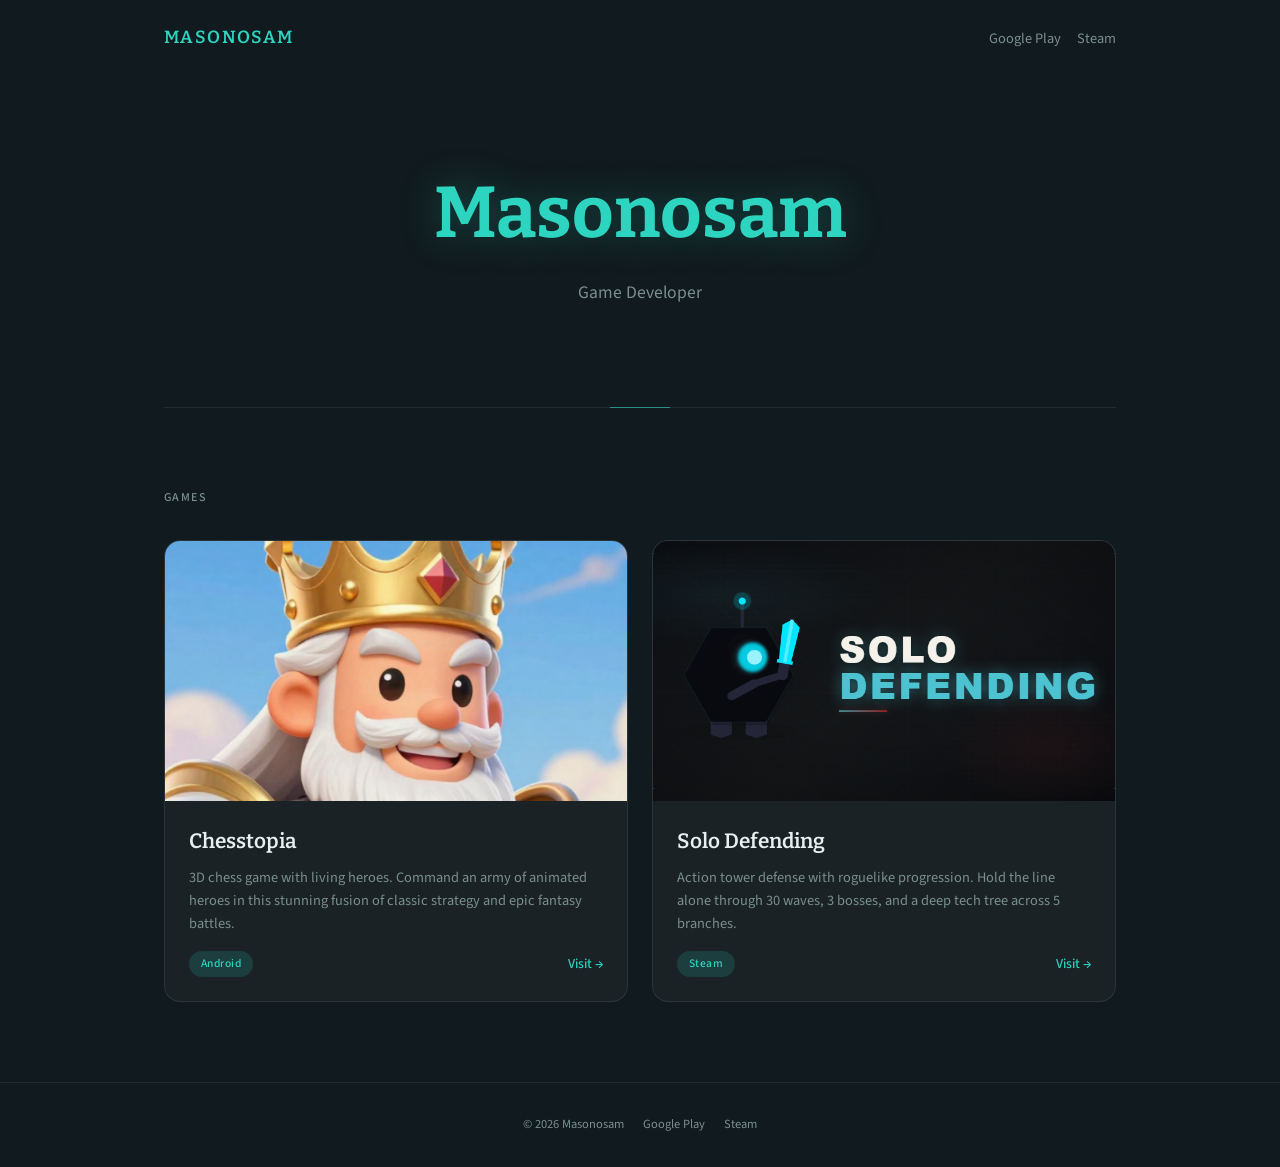
==== index.html @ fd74cd79 "init" ====
<!DOCTYPE html>
<html lang="en">
<head>
  <meta charset="UTF-8">
  <meta name="viewport" content="width=device-width, initial-scale=1.0">
  <title>Masonosam — Game Developer</title>
  <link rel="preconnect" href="https://fonts.googleapis.com">
  <link rel="preconnect" href="https://fonts.gstatic.com" crossorigin>
  <link href="https://fonts.googleapis.com/css2?family=Bitter:wght@600;700&family=Source+Sans+3:wght@400;500;600&display=swap" rel="stylesheet">
  <link rel="stylesheet" href="style.css">
</head>
<body>

  <header class="header">
    <div class="container">
      <div class="brand">MASONOSAM</div>
      <nav class="header-links">
        <a href="https://play.google.com/store/apps/developer?id=Masonosam" target="_blank" rel="noopener">Google Play</a>
        <a href="https://store.steampowered.com/search/?developer=Masonosam" target="_blank" rel="noopener">Steam</a>
      </nav>
    </div>
  </header>

  <section class="hero">
    <div class="container">
      <h1 class="hero-name">Masonosam</h1>
      <p class="hero-subtitle">Game Developer</p>
    </div>
  </section>

  <div class="divider">
    <div class="container">
      <hr>
    </div>
  </div>

  <section class="games-section">
    <div class="container">
      <p class="section-label">Games</p>
      <div class="games-grid">

        <article class="game-card" style="--i:0">
          <div class="card-image">
            <img src="./chesstopia/assets/icon.png" alt="Chesstopia">
          </div>
          <div class="card-body">
            <h3 class="card-title">Chesstopia</h3>
            <p class="card-desc">3D chess game with living heroes. Command an army of animated heroes in this stunning fusion of classic strategy and epic fantasy battles.</p>
            <div class="card-footer">
              <span class="badge">Android</span>
              <a class="card-link" href="./chesstopia/">Visit &rarr;</a>
            </div>
          </div>
        </article>

        <article class="game-card" style="--i:1">
          <div class="card-image">
            <img src="./solodefending/assets/header_capsule.png" alt="Solo Defending">
          </div>
          <div class="card-body">
            <h3 class="card-title">Solo Defending</h3>
            <p class="card-desc">Action tower defense with roguelike progression. Hold the line alone through 30 waves, 3 bosses, and a deep tech tree across 5 branches.</p>
            <div class="card-footer">
              <span class="badge">Steam</span>
              <a class="card-link" href="https://store.steampowered.com/app/4650780/Solo_Defending" target="_blank" rel="noopener">Visit &rarr;</a>
            </div>
          </div>
        </article>

      </div>
    </div>
  </section>

  <footer class="footer">
    <div class="container">
      <p>&copy; 2026 Masonosam
        <a class="footer-links" href="https://play.google.com/store/apps/developer?id=Masonosam" target="_blank" rel="noopener">Google Play</a>
        <a class="footer-links" href="https://store.steampowered.com/search/?developer=Masonosam" target="_blank" rel="noopener">Steam</a>
      </p>
    </div>
  </footer>

</body>
</html>
---- style.css ----
/* ========================================
   Teal Midnight — Masonosam Developer Page
   Deep teal-black + teal accent
   Bitter (display) + Source Sans 3 (body)
   ======================================== */

:root {
  --bg: #111a1e;
  --surface: rgba(255, 255, 255, 0.04);
  --surface-hover: rgba(255, 255, 255, 0.07);
  --border: rgba(255, 255, 255, 0.08);
  --border-accent: rgba(45, 212, 191, 0.4);
  --accent: #2dd4bf;
  --accent-soft: rgba(45, 212, 191, 0.15);
  --text: #e8f0ef;
  --text-muted: #7a8f8c;
  --font-display: 'Bitter', serif;
  --font-body: 'Source Sans 3', sans-serif;
  --radius: 16px;
}

*,
*::before,
*::after {
  margin: 0;
  padding: 0;
  box-sizing: border-box;
}

body {
  font-family: var(--font-body);
  background: var(--bg);
  color: var(--text);
  line-height: 1.6;
  -webkit-font-smoothing: antialiased;
  -moz-osx-font-smoothing: grayscale;
}

a {
  color: inherit;
  text-decoration: none;
}

img {
  display: block;
  max-width: 100%;
}

.container {
  max-width: 1000px;
  margin: 0 auto;
  padding: 0 24px;
}

/* Header */

.header {
  padding: 24px 0;
}

.header .container {
  display: flex;
  flex-direction: row;
  justify-content: space-between;
  align-items: center;
}

.brand {
  font-family: var(--font-display);
  font-weight: 600;
  font-size: 1.1rem;
  letter-spacing: 0.08em;
  text-transform: uppercase;
  color: var(--accent);
}

.header-links {
  display: flex;
  flex-direction: row;
  gap: 16px;
}

.header-links a {
  color: var(--text-muted);
  font-size: 0.9rem;
  transition: color 0.2s;
}

.header-links a:hover {
  color: var(--text);
  text-decoration: underline;
}

/* Hero */

.hero {
  padding: 80px 0 60px;
  text-align: center;
}

.hero-name {
  font-family: var(--font-display);
  font-weight: 700;
  font-size: clamp(2.5rem, 6vw, 4.5rem);
  color: var(--accent);
  text-shadow: 0 0 40px rgba(45, 212, 191, 0.3);
  animation: fadeIn 0.6s ease-out both;
}

.hero-subtitle {
  font-family: var(--font-body);
  font-weight: 400;
  font-size: 1.1rem;
  color: var(--text-muted);
  margin-top: 8px;
  animation: fadeIn 0.6s 0.1s ease-out both;
}

/* Divider */

.divider hr {
  border: none;
  height: 1px;
  background: var(--border);
  margin: 40px 0;
  position: relative;
}

.divider hr::after {
  content: '';
  position: absolute;
  top: 0;
  left: 50%;
  transform: translateX(-50%);
  width: 60px;
  height: 1px;
  background: var(--accent);
  opacity: 0.6;
}

/* Games Section */

.games-section {
  padding: 40px 0 80px;
}

.section-label {
  font-family: var(--font-body);
  font-weight: 500;
  font-size: 0.75rem;
  text-transform: uppercase;
  letter-spacing: 0.12em;
  color: var(--text-muted);
  margin-bottom: 32px;
}

/* Games Grid */

.games-grid {
  display: grid;
  grid-template-columns: repeat(2, 1fr);
  gap: 24px;
}

/* Game Card */

.game-card {
  display: flex;
  flex-direction: column;
  background: var(--surface);
  border: 1px solid var(--border);
  border-radius: var(--radius);
  overflow: hidden;
  transition: transform 0.3s, box-shadow 0.3s, border-color 0.3s;
  animation: fadeIn 0.5s ease-out both;
  animation-delay: calc(var(--i) * 0.1s);
}

.game-card:hover {
  transform: translateY(-4px);
  box-shadow: 0 12px 40px rgba(0, 0, 0, 0.3);
  border-color: var(--border-accent);
}

.card-image {
  aspect-ratio: 16 / 9;
  overflow: hidden;
}

.card-image img {
  width: 100%;
  height: 100%;
  object-fit: cover;
  transition: transform 0.4s;
}

.game-card:hover .card-image img {
  transform: scale(1.05);
}

.card-body {
  display: flex;
  flex-direction: column;
  flex: 1;
  padding: 24px;
}

.card-title {
  font-family: var(--font-display);
  font-weight: 600;
  font-size: 1.3rem;
  color: var(--text);
  margin-bottom: 8px;
}

.card-desc {
  font-family: var(--font-body);
  font-weight: 400;
  font-size: 0.9rem;
  color: var(--text-muted);
  line-height: 1.6;
  margin-bottom: 16px;
  flex: 1;
}

.card-footer {
  display: flex;
  justify-content: space-between;
  align-items: center;
}

.badge {
  display: inline-block;
  padding: 4px 12px;
  border-radius: 999px;
  font-size: 0.72rem;
  font-weight: 500;
  letter-spacing: 0.04em;
  background: var(--accent-soft);
  color: var(--accent);
}

.card-link {
  font-family: var(--font-body);
  font-weight: 500;
  font-size: 0.85rem;
  color: var(--accent);
  text-decoration: none;
  transition: opacity 0.2s;
}

.card-link:hover {
  opacity: 0.8;
}

/* Footer */

.footer {
  padding: 32px 0;
  border-top: 1px solid var(--border);
  text-align: center;
}

.footer p {
  font-size: 0.78rem;
  color: var(--text-muted);
}

.footer-links {
  color: var(--text-muted);
  margin-left: 16px;
  text-decoration: none;
}

.footer-links:hover {
  color: var(--text);
}

/* Animations */

@keyframes fadeIn {
  from {
    opacity: 0;
    transform: translateY(16px);
  }
  to {
    opacity: 1;
    transform: translateY(0);
  }
}

/* Responsive */

@media (max-width: 768px) {
  .header .container {
    flex-direction: column;
    gap: 12px;
  }

  .hero-name {
    font-size: 2.2rem;
  }

  .games-grid {
    grid-template-columns: 1fr;
  }
}
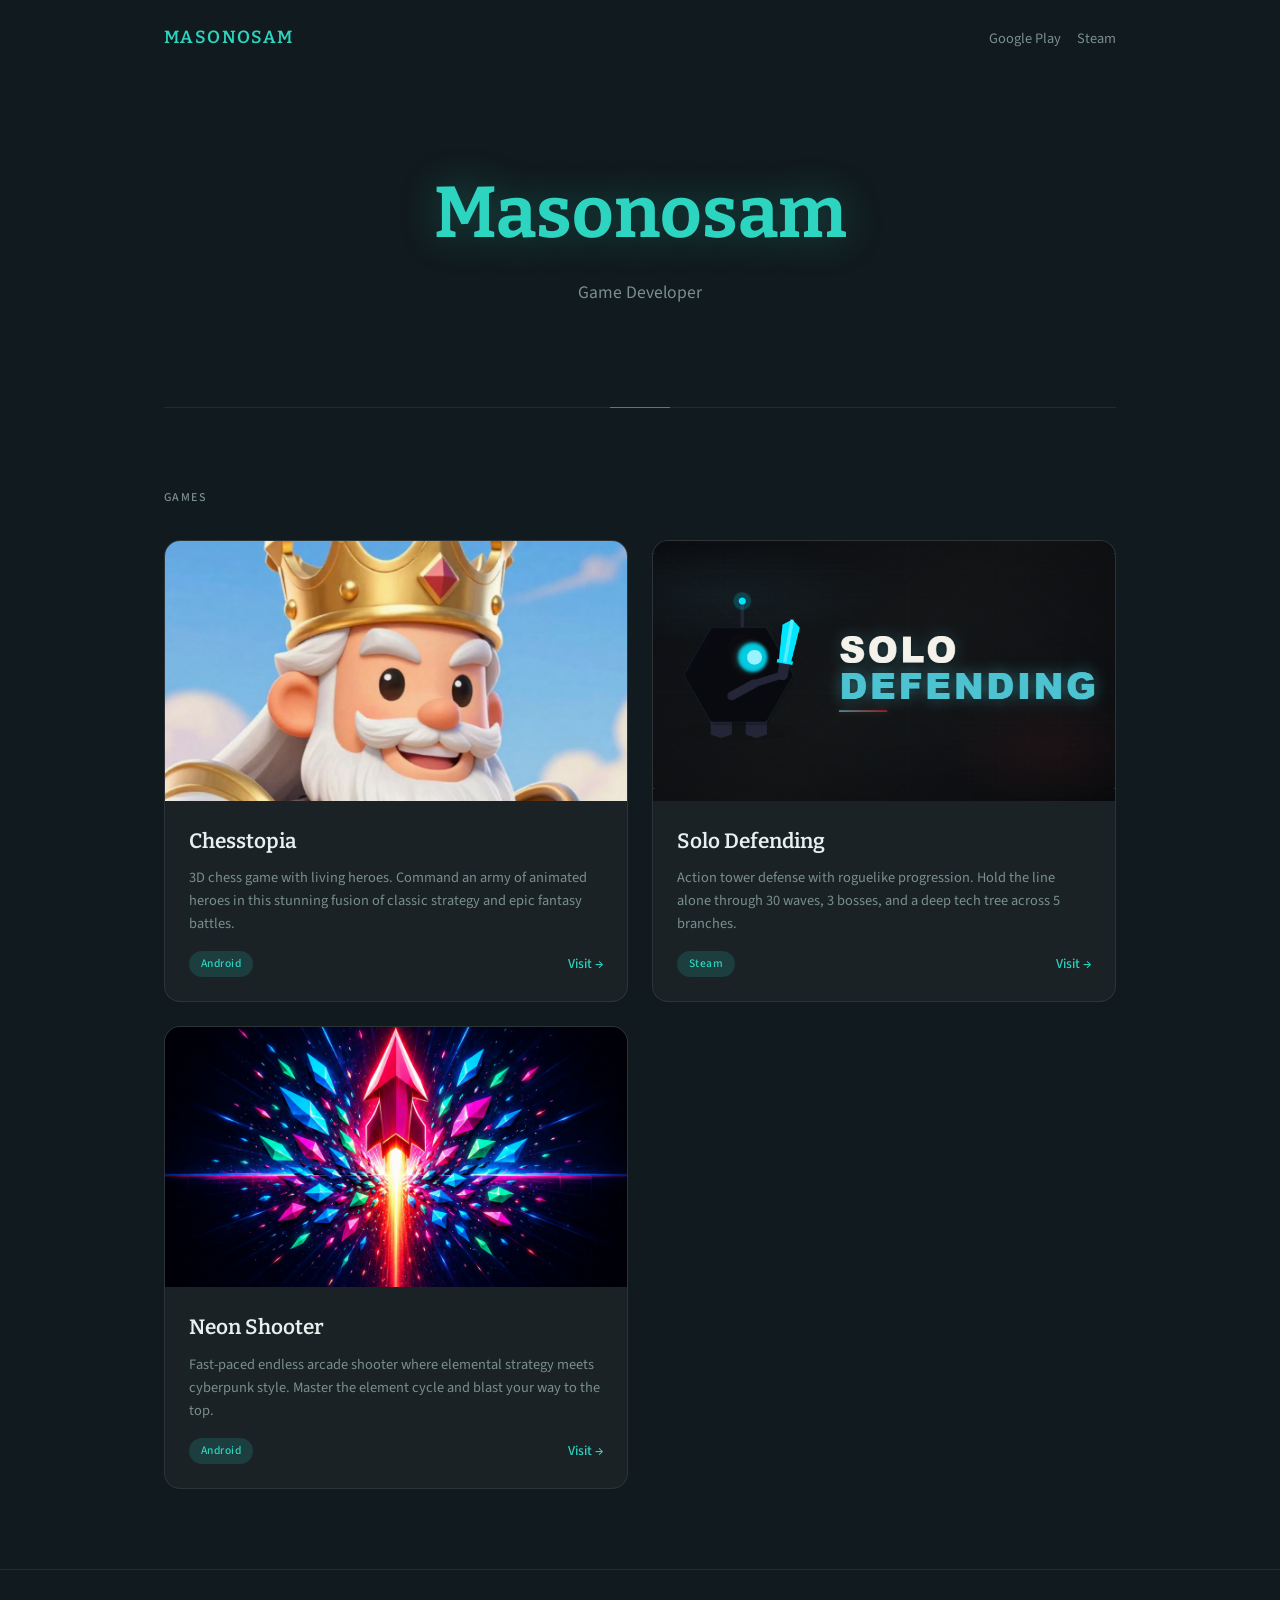
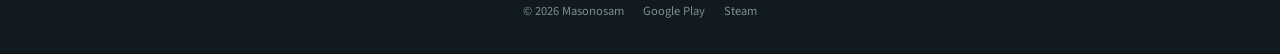
==== commit 06993054: "add neon shooter" ====
--- a/index.html
+++ b/index.html
@@ -67,6 +67,20 @@
           </div>
         </article>
 
+        <article class="game-card" style="--i:2">
+          <div class="card-image">
+            <img src="./neonshooter/assets/icon.png" alt="Neon Shooter">
+          </div>
+          <div class="card-body">
+            <h3 class="card-title">Neon Shooter</h3>
+            <p class="card-desc">Fast-paced endless arcade shooter where elemental strategy meets cyberpunk style. Master the element cycle and blast your way to the top.</p>
+            <div class="card-footer">
+              <span class="badge">Android</span>
+              <a class="card-link" href="./neonshooter/">Visit &rarr;</a>
+            </div>
+          </div>
+        </article>
+
       </div>
     </div>
   </section>
